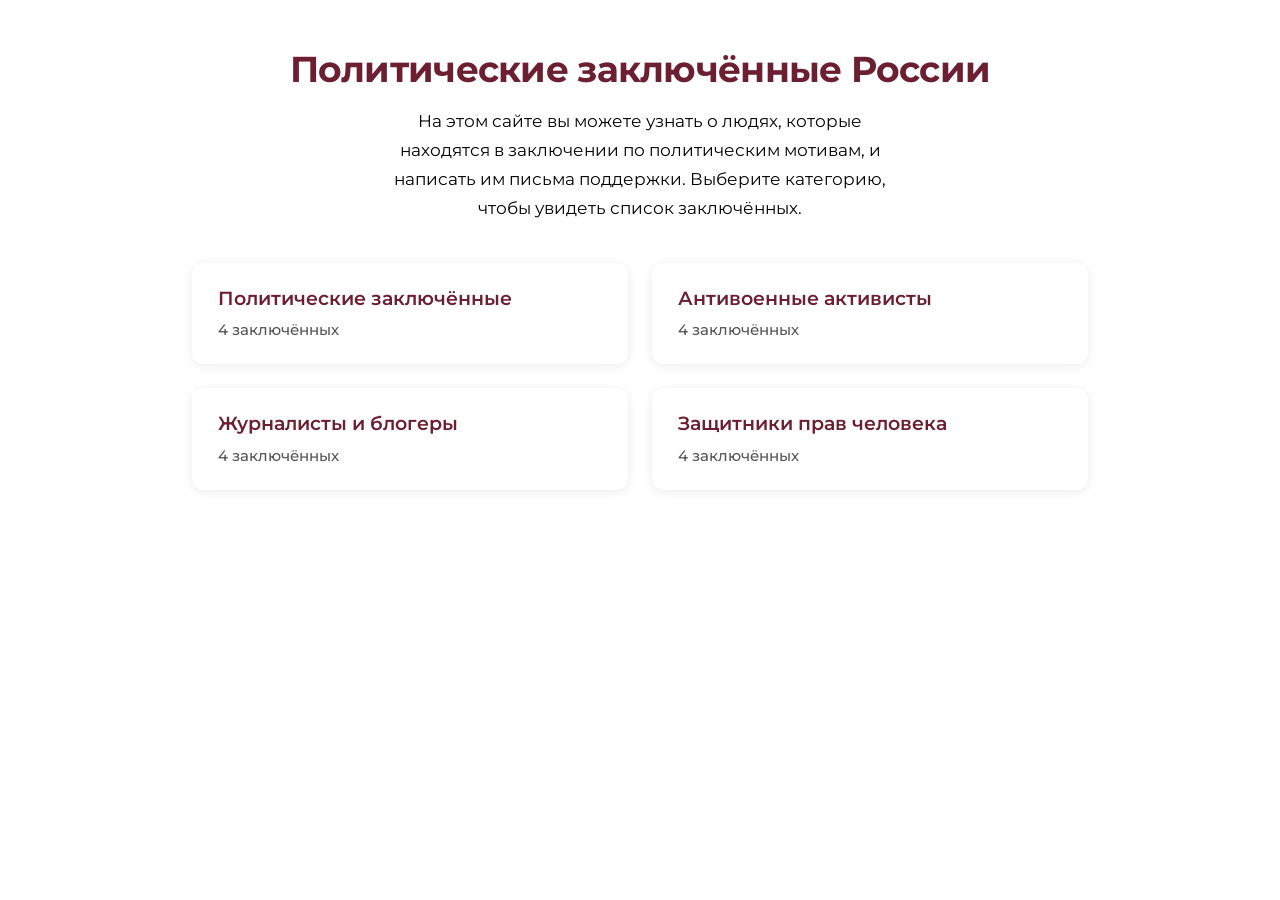
==== index.html @ cae761a7 "add main page" ====
<!DOCTYPE html>
<html lang="ru">
<head>
    <meta charset="UTF-8">
    <meta name="viewport" content="width=device-width, initial-scale=1.0">
    <meta name="description" content="Узнайте о политических заключённых России и напишите им письма поддержки">
    <title>Политические заключённые России</title>

    <link rel="preconnect" href="https://fonts.googleapis.com">
    <link rel="preconnect" href="https://fonts.gstatic.com" crossorigin>
    <link href="https://fonts.googleapis.com/css2?family=Montserrat:wght@400;500;600;700&display=swap" rel="stylesheet">

    <link rel="stylesheet" href="styles.css">
    <script src="data.js" defer></script>
    <script src="page.js" defer></script>
    <script src="index.js" defer></script>
</head>
<body>
    <a class="skip-link" href="#main-content">Перейти к содержанию</a>

    <main id="main-content" class="page">
        <div id="loading" class="status-message" aria-live="polite">
            <p>Загрузка…</p>
        </div>

        <div id="error" class="status-message status-message--error" hidden role="alert">
            <h1 class="status-message__title">Не удалось загрузить страницу</h1>
            <p id="error-text"></p>
        </div>

        <div id="home" class="home" hidden>
            <header class="home__header">
                <h1 class="home__title">Политические заключённые России</h1>
                <p class="home__intro">
                    На этом сайте вы можете узнать о людях, которые находятся в
                    заключении по политическим мотивам, и написать им письма
                    поддержки. Выберите категорию, чтобы увидеть список
                    заключённых.
                </p>
            </header>

            <ul id="category-grid" class="card-grid card-grid--categories" role="list"></ul>
        </div>
    </main>
</body>
</html>
---- styles.css ----
/* ==========================================================================
   Design tokens
   ========================================================================== */

:root {
    --color-bg: #ffffff;
    --color-text: #000000;
    --color-accent: #6d1f32;
    --color-muted: #555555;
    --color-border: #e8e8e8;
    --color-shadow: rgba(0, 0, 0, 0.08);

    --font-family: "Montserrat", system-ui, -apple-system, sans-serif;
    --content-max-width: 36rem;
    --page-padding-x: 1.25rem;
    --page-padding-y: 1.5rem;
    --radius: 0.75rem;
    --shadow: 0 2px 12px var(--color-shadow);
    --transition: 150ms ease;
}

/* ==========================================================================
   Base
   ========================================================================== */

*,
*::before,
*::after {
    box-sizing: border-box;
}

html {
    -webkit-text-size-adjust: 100%;
    scroll-behavior: smooth;
}

@media (prefers-reduced-motion: reduce) {
    html {
        scroll-behavior: auto;
    }

    *,
    *::before,
    *::after {
        animation-duration: 0.01ms !important;
        animation-iteration-count: 1 !important;
        transition-duration: 0.01ms !important;
    }
}

body {
    margin: 0;
    min-height: 100dvh;
    font-family: var(--font-family);
    font-size: 1rem;
    line-height: 1.65;
    color: var(--color-text);
    background-color: var(--color-bg);
    -webkit-font-smoothing: antialiased;
}

img {
    display: block;
    max-width: 100%;
    height: auto;
}

/* ==========================================================================
   Accessibility
   ========================================================================== */

.skip-link {
    position: absolute;
    top: -100%;
    left: var(--page-padding-x);
    z-index: 100;
    padding: 0.625rem 1rem;
    border-radius: var(--radius);
    background: var(--color-accent);
    color: var(--color-bg);
    font-weight: 600;
    text-decoration: none;
    transition: top var(--transition);
}

.skip-link:focus {
    top: var(--page-padding-y);
    outline: 2px solid var(--color-accent);
    outline-offset: 2px;
}

:focus-visible {
    outline: 2px solid var(--color-accent);
    outline-offset: 3px;
}

/* ==========================================================================
   Layout
   ========================================================================== */

.page {
    display: flex;
    justify-content: center;
    padding: var(--page-padding-y) var(--page-padding-x);
}

/* ==========================================================================
   Status messages (loading / error)
   ========================================================================== */

.status-message {
    width: 100%;
    max-width: var(--content-max-width);
    padding: 2rem 0;
    text-align: center;
    color: var(--color-muted);
}

.status-message--error {
    color: var(--color-text);
}

.status-message__title {
    margin: 0 0 0.75rem;
    font-size: clamp(1.25rem, 4vw, 1.5rem);
    font-weight: 700;
    color: var(--color-accent);
}

.status-message p {
    margin: 0;
}

/* ==========================================================================
   Prisoner profile
   ========================================================================== */

.prisoner {
    width: 100%;
    max-width: var(--content-max-width);
    animation: fade-in 200ms ease;
}

@keyframes fade-in {
    from {
        opacity: 0;
        transform: translateY(4px);
    }

    to {
        opacity: 1;
        transform: translateY(0);
    }
}

.prisoner__header {
    margin-bottom: 1.25rem;
}

.prisoner__name {
    margin: 0;
    font-size: clamp(1.625rem, 6vw, 2.25rem);
    font-weight: 700;
    line-height: 1.2;
    letter-spacing: -0.02em;
    color: var(--color-accent);
    hyphens: auto;
    overflow-wrap: break-word;
}

/* Photo */
.prisoner__photo-wrapper {
    margin: 0 0 1.75rem;
    border-radius: var(--radius);
    overflow: hidden;
    box-shadow: var(--shadow);
}

.prisoner__photo {
    width: 100%;
    aspect-ratio: 1 / 1;
    object-fit: cover;
    background-color: var(--color-border);
}

/* Body text */
.prisoner__body {
    display: flex;
    flex-direction: column;
    gap: 2rem;
}

.prisoner__description {
    margin: 0;
    font-size: clamp(1rem, 2.8vw, 1.125rem);
    line-height: 1.7;
}

/* Interests section */
.prisoner__interests {
    padding-top: 0.25rem;
    border-top: 1px solid var(--color-border);
}

.prisoner__interests-title {
    margin: 0 0 0.75rem;
    font-size: clamp(1.125rem, 3.5vw, 1.375rem);
    font-weight: 600;
    line-height: 1.3;
    color: var(--color-accent);
}

.prisoner__interests-text {
    margin: 0;
    font-size: clamp(1rem, 2.8vw, 1.125rem);
    line-height: 1.7;
    color: var(--color-text);
}

/* ==========================================================================
   Desktop refinements
   ========================================================================== */

@media (min-width: 48rem) {
    :root {
        --page-padding-x: 2rem;
        --page-padding-y: 3rem;
    }

    .prisoner__photo-wrapper {
        margin-bottom: 2.25rem;
    }

    .prisoner__body {
        gap: 2.5rem;
    }
}

/* ==========================================================================
   Category page
   ========================================================================== */

.category {
    width: 100%;
    max-width: 64rem;
    animation: fade-in 200ms ease;
}

.category__header {
    margin-bottom: 1.5rem;
}

.category__title {
    margin: 0;
    font-size: clamp(1.625rem, 6vw, 2.25rem);
    font-weight: 700;
    line-height: 1.2;
    letter-spacing: -0.02em;
    color: var(--color-accent);
    hyphens: auto;
    overflow-wrap: break-word;
}

/* Card grid */
.card-grid {
    display: grid;
    grid-template-columns: 1fr;
    gap: 1.25rem;
    margin: 0;
    padding: 0;
    list-style: none;
}

.card-grid__item {
    margin: 0;
}

/* Prisoner card (entire card is a link) */
.card {
    display: flex;
    flex-direction: column;
    height: 100%;
    border-radius: var(--radius);
    background-color: var(--color-bg);
    box-shadow: var(--shadow);
    color: inherit;
    text-decoration: none;
    overflow: hidden;
    transition:
        transform var(--transition),
        box-shadow var(--transition);
    -webkit-tap-highlight-color: transparent;
}

.card:hover {
    transform: translateY(-2px);
    box-shadow: 0 4px 20px var(--color-shadow);
}

.card:active {
    transform: translateY(0);
}

.card__photo-wrapper {
    overflow: hidden;
    background-color: var(--color-border);
}

.card__photo {
    width: 100%;
    aspect-ratio: 16 / 10;
    object-fit: cover;
    transition: transform 200ms ease;
}

.card:hover .card__photo {
    transform: scale(1.02);
}

.card__body {
    display: flex;
    flex-direction: column;
    gap: 0.375rem;
    padding: 1rem 1.125rem 1.25rem;
}

.card__name {
    margin: 0;
    font-size: clamp(1.0625rem, 3.5vw, 1.1875rem);
    font-weight: 600;
    line-height: 1.3;
    color: var(--color-accent);
}

.card__interests {
    margin: 0;
    font-size: 0.9375rem;
    line-height: 1.5;
    color: var(--color-muted);
}

/* Tablet: two columns */
@media (min-width: 36rem) {
    .card-grid {
        grid-template-columns: repeat(2, 1fr);
        gap: 1.5rem;
    }

    .category__header {
        margin-bottom: 2rem;
    }
}

/* Desktop: up to three columns */
@media (min-width: 56rem) {
    .card-grid {
        grid-template-columns: repeat(3, 1fr);
        gap: 1.75rem;
    }

    .card__body {
        padding: 1.125rem 1.25rem 1.375rem;
    }
}

/* ==========================================================================
   Homepage
   ========================================================================== */

.home {
    width: 100%;
    max-width: 48rem;
    animation: fade-in 200ms ease;
}

.home__header {
    margin-bottom: 2rem;
    text-align: center;
}

.home__title {
    margin: 0 0 1rem;
    font-size: clamp(1.625rem, 6vw, 2.25rem);
    font-weight: 700;
    line-height: 1.2;
    letter-spacing: -0.02em;
    color: var(--color-accent);
    hyphens: auto;
    overflow-wrap: break-word;
}

.home__intro {
    margin: 0 auto;
    max-width: 32rem;
    font-size: clamp(1rem, 2.8vw, 1.0625rem);
    line-height: 1.7;
    color: var(--color-text);
}

/* Category cards on the homepage (text-only, larger tap targets) */
.card--category {
    min-height: 5.5rem;
    justify-content: center;
}

.card--category .card__body {
    padding: 1.375rem 1.5rem;
    gap: 0.5rem;
}

.card__count {
    margin: 0;
    font-size: 0.9375rem;
    font-weight: 500;
    line-height: 1.4;
    color: var(--color-muted);
}

/* Homepage grid: single column on phones, two on wider screens */
.card-grid--categories {
    gap: 1rem;
}

@media (min-width: 36rem) {
    .home__header {
        margin-bottom: 2.5rem;
    }

    .card-grid--categories {
        grid-template-columns: repeat(2, 1fr);
        gap: 1.25rem;
    }

    .card--category .card__body {
        padding: 1.5rem 1.625rem;
    }
}

@media (min-width: 56rem) {
    .home {
        max-width: 56rem;
    }

    .card-grid--categories {
        gap: 1.5rem;
    }
}
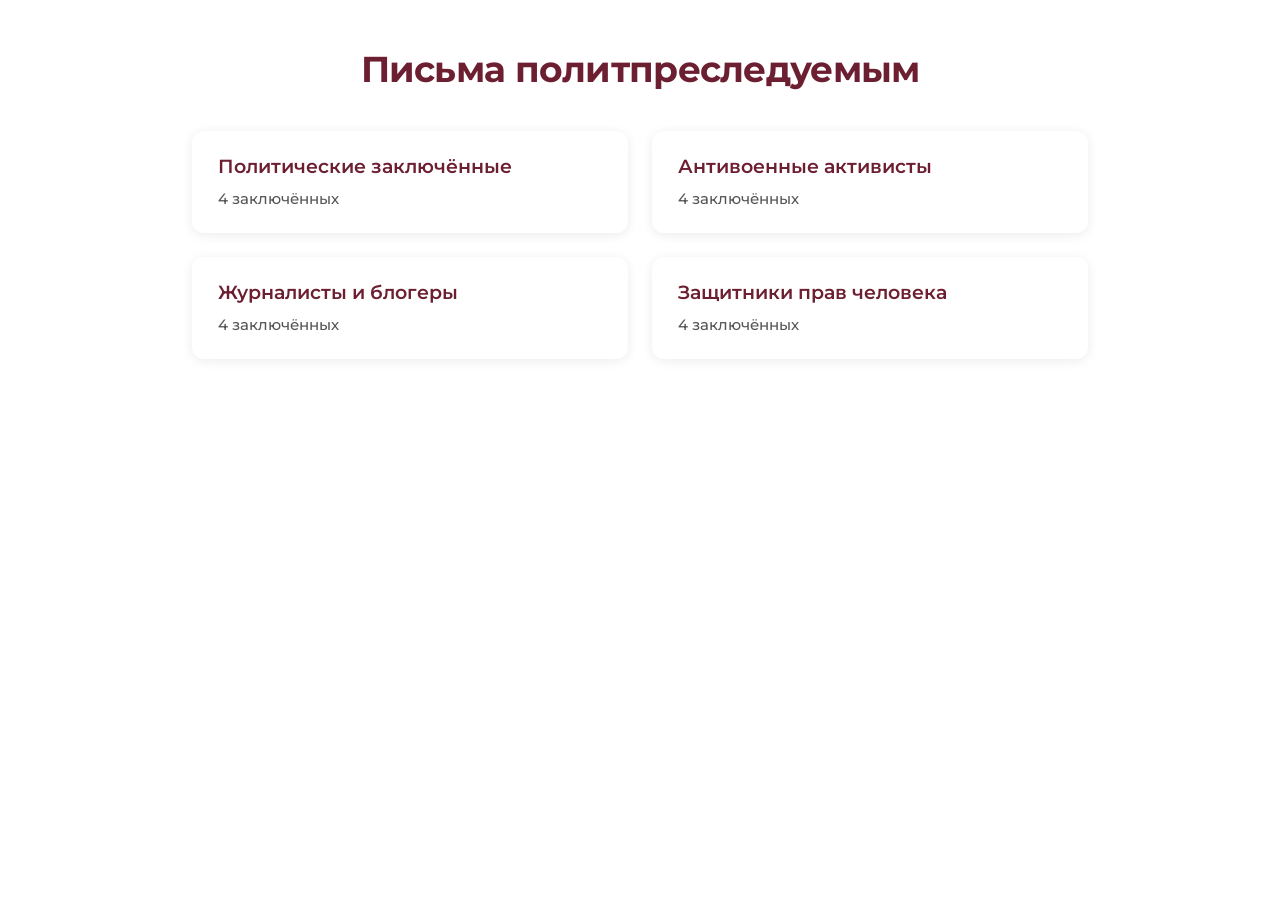
==== commit a064efc1: "fix main page" ====
--- a/index.html
+++ b/index.html
@@ -30,13 +30,7 @@
 
         <div id="home" class="home" hidden>
             <header class="home__header">
-                <h1 class="home__title">Политические заключённые России</h1>
-                <p class="home__intro">
-                    На этом сайте вы можете узнать о людях, которые находятся в
-                    заключении по политическим мотивам, и написать им письма
-                    поддержки. Выберите категорию, чтобы увидеть список
-                    заключённых.
-                </p>
+                <h1 class="home__title">Письма политпреследуемым</h1>
             </header>
 
             <ul id="category-grid" class="card-grid card-grid--categories" role="list"></ul>
--- a/styles.css
+++ b/styles.css
@@ -379,7 +379,7 @@
 }
 
 .home__title {
-    margin: 0 0 1rem;
+    margin: 0;
     font-size: clamp(1.625rem, 6vw, 2.25rem);
     font-weight: 700;
     line-height: 1.2;
@@ -389,14 +389,6 @@
     overflow-wrap: break-word;
 }
 
-.home__intro {
-    margin: 0 auto;
-    max-width: 32rem;
-    font-size: clamp(1rem, 2.8vw, 1.0625rem);
-    line-height: 1.7;
-    color: var(--color-text);
-}
-
 /* Category cards on the homepage (text-only, larger tap targets) */
 .card--category {
     min-height: 5.5rem;
